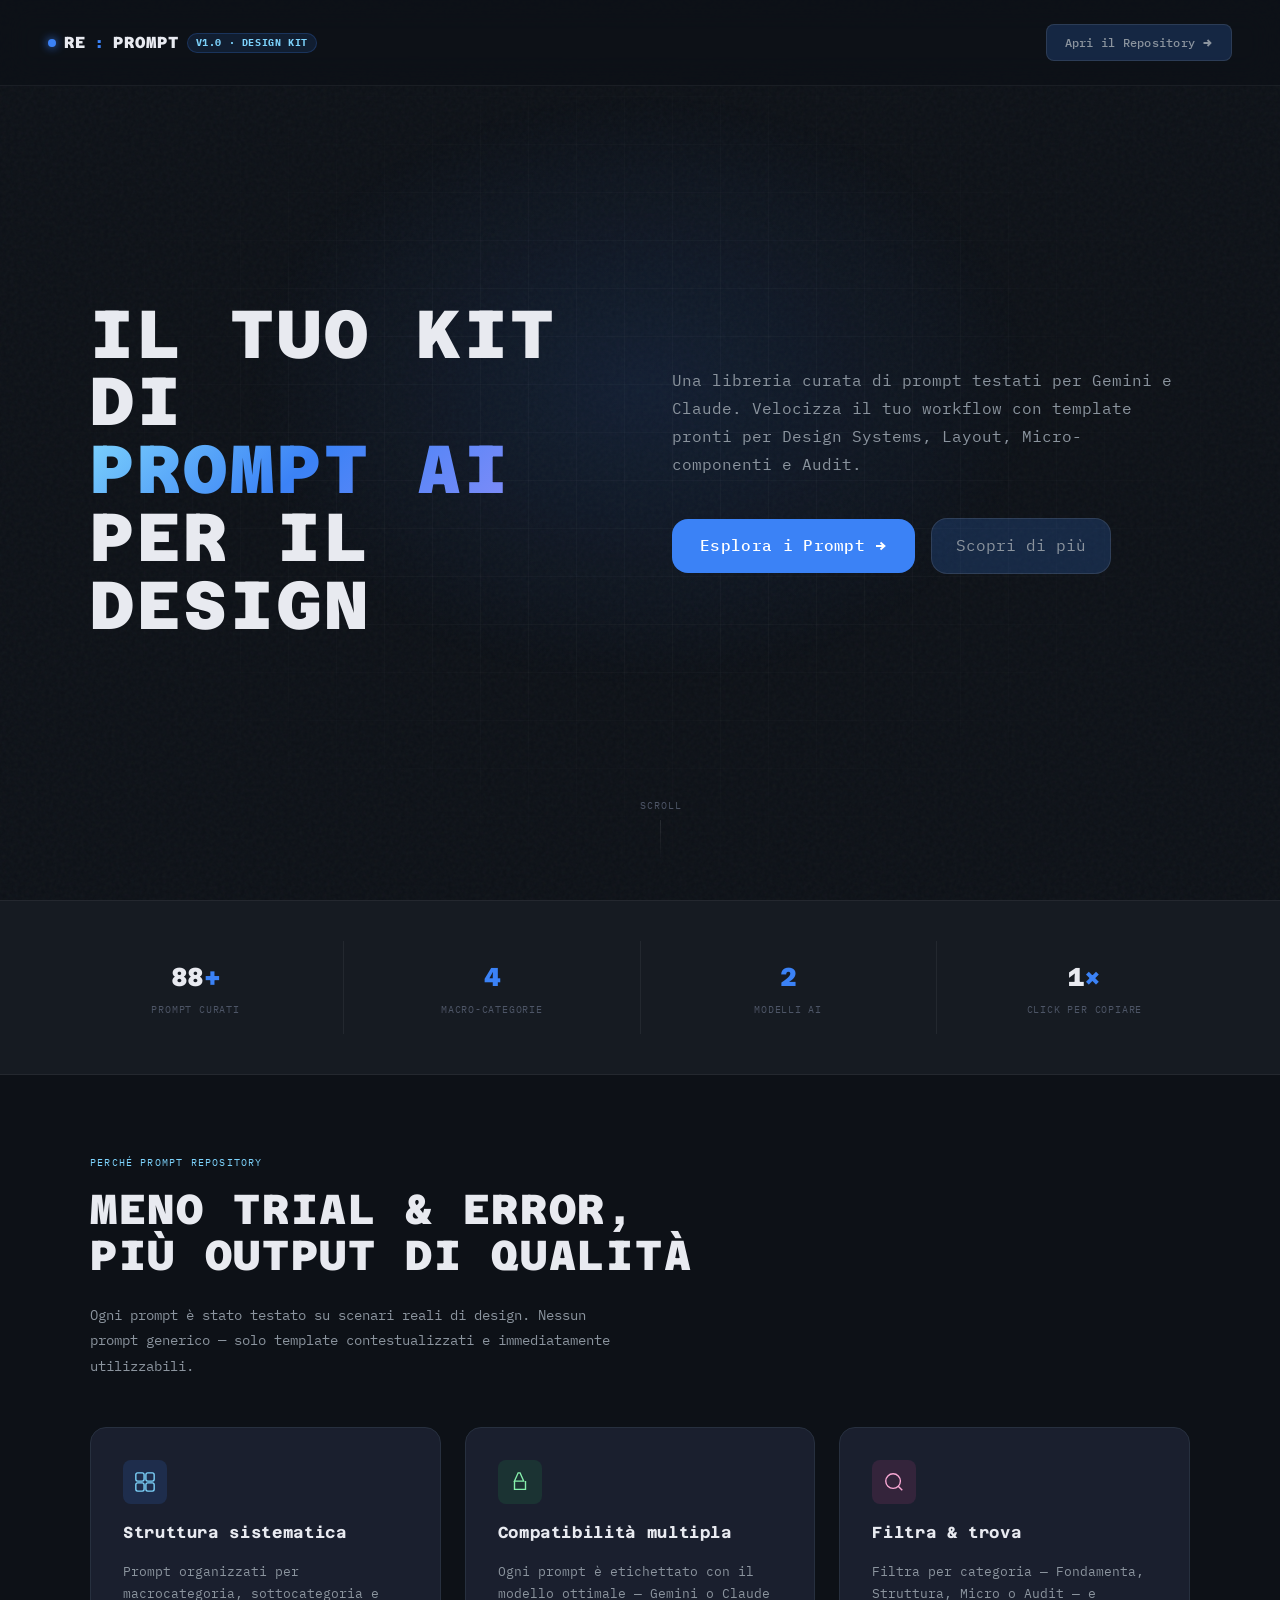
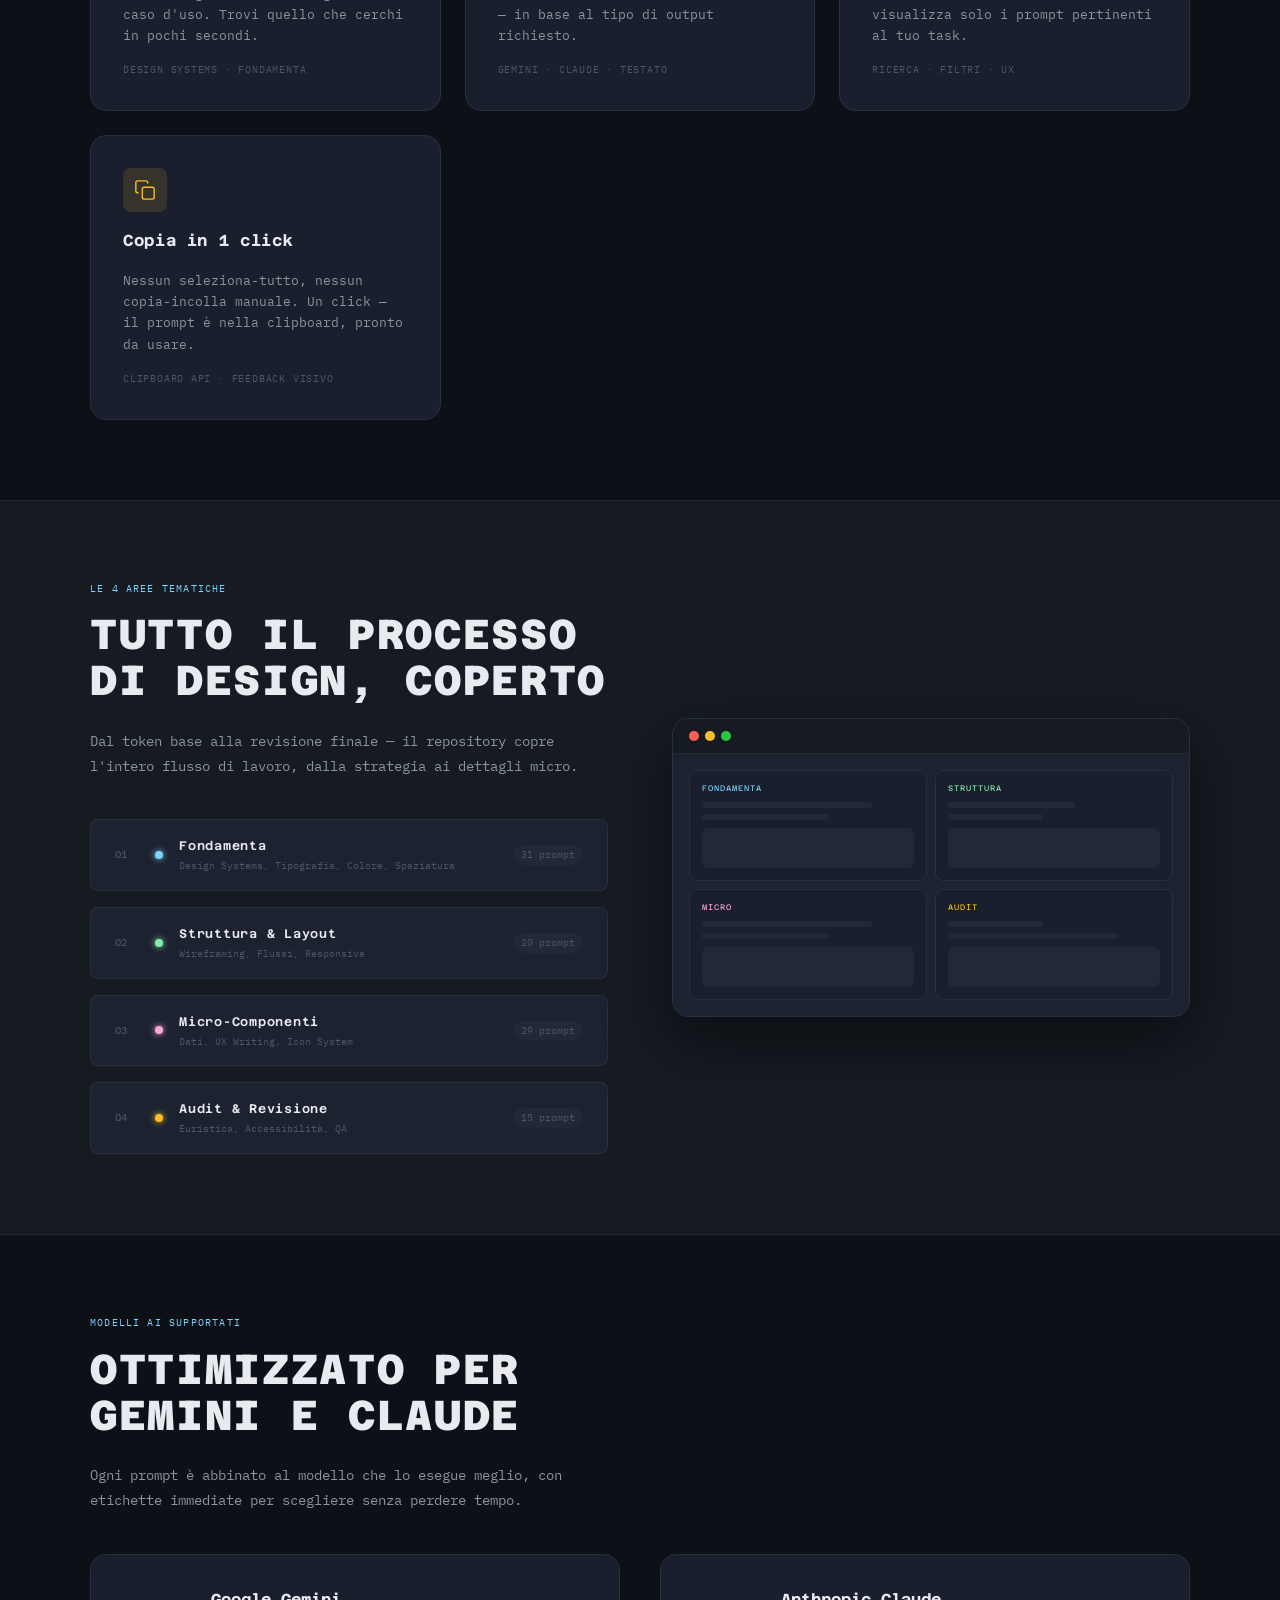
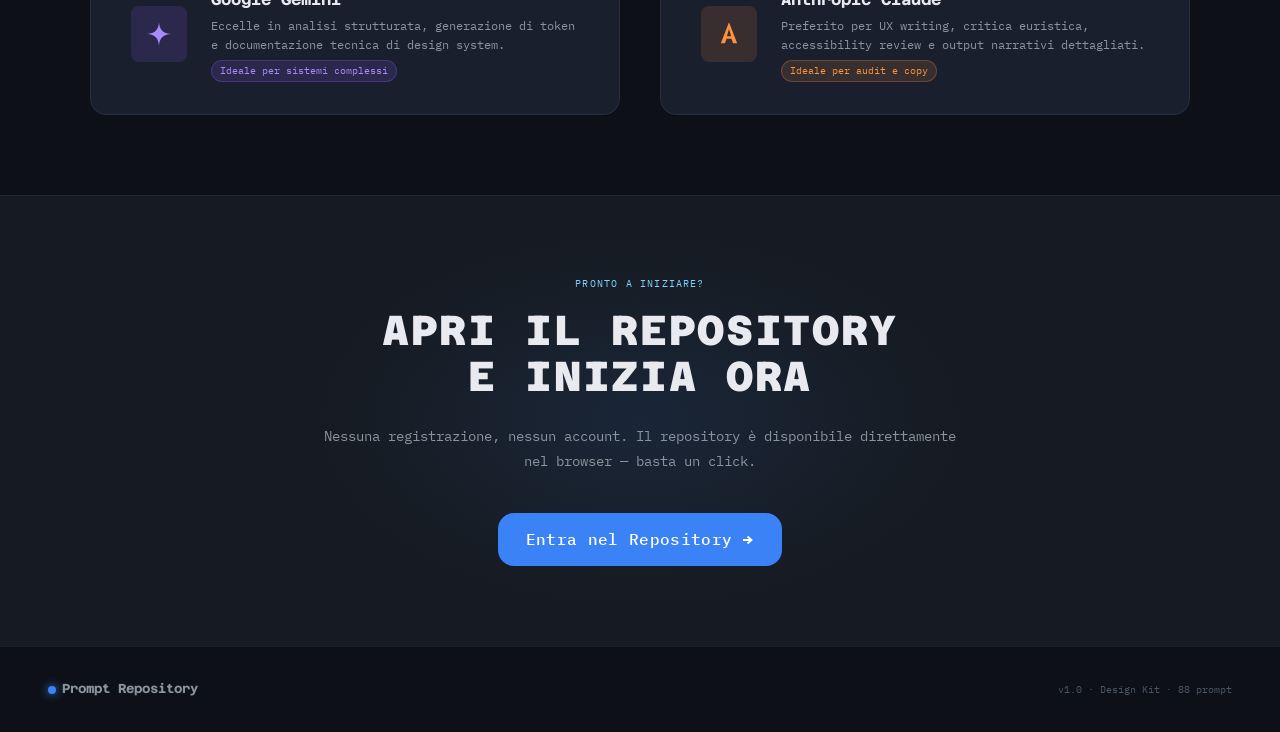
==== landing.html @ 98846bbb "feat: implement core UI structure, sidebar navigation, and interactive prompt card components" ====
<!DOCTYPE html>
<html lang="it">

<head>
    <meta charset="UTF-8" />
    <meta name="viewport" content="width=device-width, initial-scale=1.0" />
    <title>Prompt Repository — Il tuo kit di prompt per designer e developer</title>
    <meta name="description"
        content="Prompt Repository è la libreria curata di prompt AI per designer e sviluppatori. Design Systems, Layout, Micro-componenti e Audit in un'unica interfaccia." />

    <!-- Google Fonts -->
    <link rel="preconnect" href="https://fonts.googleapis.com" />
    <link rel="preconnect" href="https://fonts.gstatic.com" crossorigin />
    <link
        href="https://fonts.googleapis.com/css2?family=Azeret+Mono:wght@400;500;600;700;800&family=IBM+Plex+Mono:wght@300;400;500&display=swap"
        rel="stylesheet" />

    <style>
        /* ─── TOKENS ─────────────────────────────────── */
        :root {
            --fs-xs: 6.11px;
            --fs-s: 9.89px;
            --fs-m: 16px;
            --fs-l: 25.89px;
            --fs-xl: 41.89px;
            --fs-xxl: 67.77px;

            --sp-1: 8px;
            --sp-2: 16px;
            --sp-3: 24px;
            --sp-4: 32px;
            --sp-5: 40px;
            --sp-6: 48px;
            --sp-8: 64px;
            --sp-10: 80px;

            --radius-sm: 4px;
            --radius-md: 6px;
            --radius-lg: 8px;
            --radius-xl: 16px;
            --radius-2xl: 24px;
            --radius-pill: 100px;

            --bg-base: #0d1117;
            --bg-surface: #161b22;
            --bg-elevated: #1c2230;
            --bg-card: #1a1f2e;
            --bg-muted: #21283a;

            --border-subtle: rgba(255, 255, 255, 0.06);
            --border-default: rgba(255, 255, 255, 0.10);
            --border-strong: rgba(255, 255, 255, 0.16);

            --text-primary: #e8eaf0;
            --text-secondary: #8b949e;
            --text-muted: #4d5566;
            --text-accent: #7dd3fc;

            --accent: #3b82f6;
            --accent-hover: #2563eb;
            --accent-glow: rgba(59, 130, 246, 0.18);

            --ease: cubic-bezier(0.22, 0.82, 0.41, 0.99);
        }

        /* ─── RESET ──────────────────────────────────── */
        *,
        *::before,
        *::after {
            box-sizing: border-box;
            margin: 0;
            padding: 0;
        }

        html {
            scroll-behavior: smooth;
        }

        body {
            font-family: 'IBM Plex Mono', monospace;
            background: var(--bg-base);
            color: var(--text-primary);
            line-height: 1.6;
            overflow-x: hidden;
        }

        a {
            text-decoration: none;
            color: inherit;
        }

        /* ─── NOISE TEXTURE ──────────────────────────── */
        body::before {
            content: '';
            position: fixed;
            inset: 0;
            background-image: url("data:image/svg+xml,%3Csvg viewBox='0 0 256 256' xmlns='http://www.w3.org/2000/svg'%3E%3Cfilter id='noise'%3E%3CfeTurbulence type='fractalNoise' baseFrequency='0.9' numOctaves='4' stitchTiles='stitch'/%3E%3C/filter%3E%3Crect width='100%25' height='100%25' filter='url(%23noise)' opacity='0.04'/%3E%3C/svg%3E");
            pointer-events: none;
            z-index: 0;
        }

        /* ─── NAV ─────────────────────────────────────── */
        .nav {
            position: fixed;
            top: 0;
            left: 0;
            right: 0;
            z-index: 100;
            padding: var(--sp-3) var(--sp-6);
            display: flex;
            align-items: center;
            justify-content: space-between;
            background: rgba(13, 17, 23, 0.75);
            backdrop-filter: blur(16px);
            -webkit-backdrop-filter: blur(16px);
            border-bottom: 1px solid var(--border-subtle);
        }

        .nav-logo {
            display: flex;
            align-items: center;
            gap: 8px;
            font-family: 'Azeret Mono', monospace;
            font-weight: 800;
            font-size: var(--fs-m);
            letter-spacing: 0.06em;
            text-transform: uppercase;
        }

        .nav-logo-dot {
            width: 8px;
            height: 8px;
            border-radius: 50%;
            background: var(--accent);
            box-shadow: 0 0 10px var(--accent);
            flex-shrink: 0;
        }

        .nav-logo-colon {
            color: var(--accent);
        }

        .nav-badge {
            font-size: var(--fs-s);
            padding: 2px 8px;
            border-radius: var(--radius-pill);
            background: rgba(59, 130, 246, 0.12);
            border: 1px solid rgba(59, 130, 246, 0.22);
            color: var(--text-accent);
            font-family: 'IBM Plex Mono', monospace;
            letter-spacing: 0.06em;
            line-height: 1.4;
        }

        .nav-cta {
            display: inline-flex;
            align-items: center;
            gap: 6px;
            padding: 8px 18px;
            background: rgba(59, 130, 246, 0.20);
            color: var(--text-secondary);
            border: 1px solid var(--border-default);
            border-radius: var(--radius-lg);
            font-family: 'IBM Plex Mono', monospace;
            font-size: 12px;
            font-weight: 500;
            transition: border-color 0.18s, color 0.18s, background 0.18s, transform 0.14s;
            letter-spacing: 0.02em;
        }

        .nav-cta:hover {
            border-color: var(--border-strong);
            color: var(--text-primary);
            background: rgba(59, 130, 246, 0.30);
            transform: translateY(-1px);
        }

        /* ─── HERO ───────────────────────────────────── */
        .hero {
            min-height: 100vh;
            display: flex;
            flex-direction: column;
            align-items: center;
            justify-content: center;
            text-align: center;
            padding: 120px var(--sp-5) var(--sp-10);
            position: relative;
            overflow: hidden;
        }

        /* radial glow background */
        .hero::after {
            content: '';
            position: absolute;
            top: 50%;
            left: 50%;
            transform: translate(-50%, -60%);
            width: 800px;
            height: 600px;
            background: radial-gradient(ellipse, rgba(59, 130, 246, 0.12) 0%, transparent 70%);
            pointer-events: none;
        }

        /* grid pattern */
        .hero-grid {
            position: absolute;
            inset: 0;
            background-image:
                linear-gradient(rgba(255, 255, 255, 0.025) 1px, transparent 1px),
                linear-gradient(90deg, rgba(255, 255, 255, 0.025) 1px, transparent 1px);
            background-size: 48px 48px;
            mask-image: radial-gradient(ellipse at center, black 30%, transparent 75%);
            pointer-events: none;
        }

        .hero-content {
            display: flex;
            align-items: center;
            justify-content: space-between;
            gap: var(--sp-8);
            width: 100%;
            max-width: 1100px;
            text-align: left;
            position: relative;
            z-index: 1;
        }

        .hero-left {
            flex: 1;
        }

        .hero-right {
            flex: 1;
            display: flex;
            flex-direction: column;
            justify-content: center;
        }


        .hero-title {
            font-family: 'Azeret Mono', monospace;
            font-weight: 800;
            font-size: clamp(36px, 6vw, var(--fs-xxl));
            letter-spacing: 0.04em;
            text-transform: uppercase;
            line-height: 1.0;
            color: var(--text-primary);
            max-width: 900px;
            position: relative;
            z-index: 1;
            animation: fadeUp 0.7s var(--ease) 0.2s both;
        }

        .hero-title span {
            background: linear-gradient(135deg, #7dd3fc 0%, #3b82f6 50%, #818cf8 100%);
            -webkit-background-clip: text;
            -webkit-text-fill-color: transparent;
            background-clip: text;
        }

        .hero-subtitle {
            font-size: clamp(13px, 1.5vw, var(--fs-m));
            color: var(--text-secondary);
            max-width: 500px;
            margin-bottom: var(--sp-5);
            line-height: 1.75;
            position: relative;
            z-index: 1;
            animation: fadeUp 0.7s var(--ease) 0.35s both;
        }

        .hero-actions {
            display: flex;
            align-items: center;
            gap: var(--sp-2);
            justify-content: flex-start;
            flex-wrap: wrap;
            position: relative;
            z-index: 1;
            animation: fadeUp 0.7s var(--ease) 0.5s both;
        }

        .btn-primary {
            display: inline-flex;
            align-items: center;
            gap: 8px;
            padding: 14px 28px;
            background: var(--accent);
            color: #fff;
            border-radius: var(--radius-xl);
            font-family: 'IBM Plex Mono', monospace;
            font-size: var(--fs-m);
            font-weight: 500;
            transition: background 0.18s, box-shadow 0.22s, transform 0.14s;
            letter-spacing: 0.02em;
            border: none;
            cursor: pointer;
        }

        .btn-primary:hover {
            background: var(--accent-hover);
            box-shadow: 0 8px 32px rgba(59, 130, 246, 0.40);
            transform: translateY(-2px);
        }

        .btn-primary svg {
            transition: transform 0.18s;
        }

        .btn-primary:hover svg {
            transform: translateX(3px);
        }

        .btn-ghost {
            display: inline-flex;
            align-items: center;
            gap: 8px;
            padding: 14px 24px;
            background: rgba(59, 130, 246, 0.20);
            color: var(--text-secondary);
            border-radius: var(--radius-xl);
            border: 1px solid var(--border-default);
            font-family: 'IBM Plex Mono', monospace;
            font-size: var(--fs-m);
            transition: border-color 0.18s, color 0.18s, background 0.18s;
            cursor: pointer;
        }

        .btn-ghost:hover {
            border-color: var(--border-strong);
            color: var(--text-primary);
            background: rgba(59, 130, 246, 0.30);
        }

        .hero-scroll {
            position: absolute;
            bottom: var(--sp-5);
            left: 50%;
            transform: translateX(-50%);
            display: flex;
            flex-direction: column;
            align-items: center;
            gap: 6px;
            z-index: 1;
            animation: fadeUp 0.7s var(--ease) 0.8s both;
        }

        .hero-scroll-label {
            font-size: var(--fs-s);
            color: var(--text-muted);
            letter-spacing: 0.1em;
            text-transform: uppercase;
        }

        .hero-scroll-line {
            width: 1px;
            height: 40px;
            background: linear-gradient(to bottom, var(--border-default), transparent);
            animation: scrollLine 2s ease infinite;
        }

        @keyframes scrollLine {

            0%,
            100% {
                opacity: 0.3;
                transform: scaleY(1);
                transform-origin: top;
            }

            50% {
                opacity: 1;
            }
        }

        /* ─── STATS BAR ──────────────────────────────── */
        .stats-bar {
            display: flex;
            align-items: stretch;
            justify-content: center;
            gap: 0;
            padding: var(--sp-5) var(--sp-6);
            border-top: 1px solid var(--border-subtle);
            border-bottom: 1px solid var(--border-subtle);
            background: var(--bg-surface);
            flex-wrap: wrap;
        }

        .stat-item {
            display: flex;
            flex-direction: column;
            align-items: center;
            gap: 4px;
            padding: var(--sp-2) var(--sp-6);
            border-right: 1px solid var(--border-subtle);
            flex: 1;
            min-width: 140px;
        }

        .stat-item:last-child {
            border-right: none;
        }

        .stat-value {
            font-family: 'Azeret Mono', monospace;
            font-size: var(--fs-l);
            font-weight: 800;
            color: var(--text-primary);
            letter-spacing: -0.02em;
        }

        .stat-value span {
            color: var(--accent);
        }

        .stat-label {
            font-size: var(--fs-s);
            color: var(--text-muted);
            letter-spacing: 0.08em;
            text-transform: uppercase;
        }

        /* ─── SECTION COMMONS ─────────────────────────── */
        section {
            padding: var(--sp-10) var(--sp-6);
            position: relative;
        }

        .section-tag {
            font-size: var(--fs-s);
            letter-spacing: 0.12em;
            text-transform: uppercase;
            color: var(--text-accent);
            font-family: 'IBM Plex Mono', monospace;
            margin-bottom: var(--sp-2);
            display: block;
        }

        .section-title {
            font-family: 'Azeret Mono', monospace;
            font-weight: 800;
            font-size: clamp(24px, 3.5vw, var(--fs-xl));
            letter-spacing: 0.04em;
            text-transform: uppercase;
            color: var(--text-primary);
            margin-bottom: var(--sp-3);
            line-height: 1.1;
        }

        .section-desc {
            color: var(--text-secondary);
            font-size: 14px;
            max-width: 520px;
            line-height: 1.8;
        }

        /* ─── FEATURES ───────────────────────────────── */
        .features {
            background: var(--bg-base);
        }

        .features-inner {
            max-width: 1100px;
            margin: 0 auto;
        }

        .features-header {
            margin-bottom: var(--sp-6);
        }

        .features-grid {
            display: grid;
            grid-template-columns: repeat(auto-fill, minmax(320px, 1fr));
            gap: var(--sp-3);
        }

        .feature-card {
            background: var(--bg-card);
            border: 1px solid #27303f;
            border-radius: var(--radius-xl);
            padding: var(--sp-4);
            display: flex;
            flex-direction: column;
            gap: var(--sp-2);
            transition: border-color 0.22s, box-shadow 0.22s, transform 0.22s;
            position: relative;
            overflow: hidden;
        }

        .feature-card::before {
            content: '';
            position: absolute;
            inset: 0;
            border-radius: var(--radius-xl);
            background: linear-gradient(135deg, rgba(59, 130, 246, 0.05) 0%, transparent 60%);
            opacity: 0;
            transition: opacity 0.3s;
        }

        .feature-card:hover {
            border-color: rgba(255, 255, 255, 0.16);
            box-shadow: 0 12px 40px rgba(0, 0, 0, 0.4), 0 0 0 1px rgba(59, 130, 246, 0.10);
            transform: translateY(-3px);
        }

        .feature-card:hover::before {
            opacity: 1;
        }

        .feature-icon {
            width: 44px;
            height: 44px;
            border-radius: var(--radius-lg);
            display: flex;
            align-items: center;
            justify-content: center;
            flex-shrink: 0;
        }

        .feature-icon.blue {
            background: rgba(59, 130, 246, 0.15);
            color: #7dd3fc;
        }

        .feature-icon.green {
            background: rgba(34, 197, 94, 0.12);
            color: #86efac;
        }

        .feature-icon.pink {
            background: rgba(236, 72, 153, 0.12);
            color: #f9a8d4;
        }

        .feature-icon.amber {
            background: rgba(251, 191, 36, 0.12);
            color: #fbbf24;
        }

        .feature-icon svg {
            width: 22px;
            height: 22px;
        }

        .feature-title {
            font-family: 'Azeret Mono', monospace;
            font-size: var(--fs-m);
            font-weight: 700;
            color: var(--text-primary);
            letter-spacing: 0.04em;
        }

        .feature-desc {
            font-size: 12.5px;
            color: var(--text-secondary);
            line-height: 1.7;
        }

        .feature-tag {
            margin-top: auto;
            font-size: var(--fs-s);
            color: var(--text-muted);
            letter-spacing: 0.08em;
            text-transform: uppercase;
        }

        /* ─── CATEGORIES ─────────────────────────────── */
        .categories {
            background: var(--bg-surface);
            border-top: 1px solid var(--border-subtle);
            border-bottom: 1px solid var(--border-subtle);
        }

        .categories-inner {
            max-width: 1100px;
            margin: 0 auto;
            display: grid;
            grid-template-columns: 1fr 1fr;
            gap: var(--sp-8);
            align-items: center;
        }

        .cat-list {
            display: flex;
            flex-direction: column;
            gap: var(--sp-2);
        }

        .cat-item {
            display: flex;
            align-items: center;
            gap: var(--sp-2);
            padding: var(--sp-2) var(--sp-3);
            border-radius: var(--radius-lg);
            border: 1px solid var(--border-subtle);
            background: var(--bg-elevated);
            transition: border-color 0.18s, background 0.18s;
            cursor: default;
        }

        .cat-item:hover {
            border-color: var(--border-strong);
            background: var(--bg-muted);
        }

        .cat-num {
            font-family: 'Azeret Mono', monospace;
            font-size: var(--fs-s);
            color: var(--text-muted);
            width: 24px;
            flex-shrink: 0;
        }

        .cat-dot {
            width: 8px;
            height: 8px;
            border-radius: 50%;
            flex-shrink: 0;
        }

        .cat-dot.blue {
            background: #7dd3fc;
            box-shadow: 0 0 6px #7dd3fc;
        }

        .cat-dot.green {
            background: #86efac;
            box-shadow: 0 0 6px #86efac;
        }

        .cat-dot.pink {
            background: #f9a8d4;
            box-shadow: 0 0 6px #f9a8d4;
        }

        .cat-dot.amber {
            background: #fbbf24;
            box-shadow: 0 0 6px #fbbf24;
        }

        .cat-info {
            flex: 1;
        }

        .cat-name {
            font-family: 'Azeret Mono', monospace;
            font-size: 12.5px;
            font-weight: 600;
            color: var(--text-primary);
            letter-spacing: 0.06em;
        }

        .cat-sub {
            font-size: var(--fs-s);
            color: var(--text-muted);
            margin-top: 2px;
        }

        .cat-count {
            font-size: var(--fs-s);
            background: var(--bg-muted);
            color: var(--text-muted);
            padding: 2px 8px;
            border-radius: var(--radius-pill);
        }

        /* mock preview */
        .cat-preview {
            background: var(--bg-elevated);
            border: 1px solid #27303f;
            border-radius: var(--radius-xl);
            overflow: hidden;
            box-shadow: 0 24px 60px rgba(0, 0, 0, 0.5);
        }

        .preview-bar {
            background: var(--bg-surface);
            border-bottom: 1px solid var(--border-subtle);
            padding: 12px 16px;
            display: flex;
            align-items: center;
            gap: 6px;
        }

        .preview-dot {
            width: 10px;
            height: 10px;
            border-radius: 50%;
        }

        .preview-dot:nth-child(1) {
            background: #ff5f57;
        }

        .preview-dot:nth-child(2) {
            background: #febc2e;
        }

        .preview-dot:nth-child(3) {
            background: #28c840;
        }

        .preview-cards {
            padding: var(--sp-2);
            display: grid;
            grid-template-columns: 1fr 1fr;
            gap: 8px;
        }

        .preview-card {
            background: var(--bg-card);
            border: 1px solid #27303f;
            border-radius: var(--radius-lg);
            padding: 12px;
            display: flex;
            flex-direction: column;
            gap: 6px;
        }

        .preview-card-label {
            font-size: 8px;
            letter-spacing: 0.12em;
            text-transform: uppercase;
            font-family: 'Azeret Mono', monospace;
        }

        .preview-card-label.f {
            color: #7dd3fc;
        }

        .preview-card-label.s {
            color: #86efac;
        }

        .preview-card-label.m {
            color: #f9a8d4;
        }

        .preview-card-label.a {
            color: #fbbf24;
        }

        .preview-card-bar {
            height: 6px;
            border-radius: 3px;
            background: var(--bg-muted);
        }

        .preview-card-bar.w80 {
            width: 80%;
        }

        .preview-card-bar.w60 {
            width: 60%;
        }

        .preview-card-bar.w45 {
            width: 45%;
        }

        .preview-card-vis {
            height: 40px;
            border-radius: 6px;
            background: var(--bg-muted);
            margin-top: 2px;
        }

        /* ─── AI MODELS ──────────────────────────────── */
        .models {
            background: var(--bg-base);
        }

        .models-inner {
            max-width: 1100px;
            margin: 0 auto;
            display: grid;
            grid-template-columns: 1fr 1fr;
            gap: var(--sp-5);
        }

        .model-card {
            background: var(--bg-card);
            border: 1px solid #27303f;
            border-radius: var(--radius-xl);
            padding: var(--sp-4) var(--sp-5);
            display: flex;
            align-items: center;
            gap: var(--sp-3);
            transition: border-color 0.22s, transform 0.22s, box-shadow 0.22s;
        }

        .model-card:hover {
            border-color: var(--border-strong);
            transform: translateY(-2px);
            box-shadow: 0 12px 40px rgba(0, 0, 0, 0.35);
        }

        .model-icon {
            width: 56px;
            height: 56px;
            border-radius: var(--radius-lg);
            display: flex;
            align-items: center;
            justify-content: center;
            flex-shrink: 0;
            font-size: 24px;
        }

        .model-icon.gemini {
            background: rgba(139, 92, 246, 0.15);
        }

        .model-icon.claude {
            background: rgba(251, 146, 60, 0.13);
        }

        .model-name {
            font-family: 'Azeret Mono', monospace;
            font-weight: 700;
            font-size: var(--fs-m);
            color: var(--text-primary);
            margin-bottom: 4px;
        }

        .model-desc {
            font-size: 12px;
            color: var(--text-secondary);
            line-height: 1.6;
        }

        .model-pill {
            font-size: var(--fs-s);
            padding: 2px 8px;
            border-radius: var(--radius-pill);
            margin-top: 6px;
            display: inline-block;
        }

        .model-pill.gemini {
            background: rgba(139, 92, 246, 0.15);
            color: #a78bfa;
            border: 1px solid rgba(139, 92, 246, 0.28);
        }

        .model-pill.claude {
            background: rgba(251, 146, 60, 0.13);
            color: #fb923c;
            border: 1px solid rgba(251, 146, 60, 0.26);
        }

        /* ─── CTA SECTION ────────────────────────────── */
        .cta-section {
            background: var(--bg-surface);
            border-top: 1px solid var(--border-subtle);
            padding: var(--sp-10) var(--sp-6);
            text-align: center;
            position: relative;
            overflow: hidden;
        }

        .cta-section::before {
            content: '';
            position: absolute;
            top: 50%;
            left: 50%;
            transform: translate(-50%, -50%);
            width: 700px;
            height: 400px;
            background: radial-gradient(ellipse, rgba(59, 130, 246, 0.10) 0%, transparent 65%);
            pointer-events: none;
        }

        .cta-inner {
            position: relative;
            z-index: 1;
            max-width: 640px;
            margin: 0 auto;
        }

        .cta-label {
            font-size: var(--fs-s);
            letter-spacing: 0.12em;
            text-transform: uppercase;
            color: var(--text-accent);
            margin-bottom: var(--sp-2);
            display: block;
        }

        .cta-title {
            font-family: 'Azeret Mono', monospace;
            font-weight: 800;
            font-size: clamp(28px, 4vw, var(--fs-xl));
            letter-spacing: 0.04em;
            text-transform: uppercase;
            color: var(--text-primary);
            line-height: 1.1;
            margin-bottom: var(--sp-3);
        }

        .cta-desc {
            color: var(--text-secondary);
            font-size: 13.5px;
            line-height: 1.8;
            margin-bottom: var(--sp-5);
        }

        /* ─── FOOTER ─────────────────────────────────── */
        .footer {
            padding: var(--sp-4) var(--sp-6);
            border-top: 1px solid var(--border-subtle);
            display: flex;
            align-items: center;
            justify-content: space-between;
            flex-wrap: wrap;
            gap: var(--sp-2);
        }

        .footer-logo {
            display: flex;
            align-items: center;
            gap: 6px;
            font-family: 'Azeret Mono', monospace;
            font-size: 13px;
            font-weight: 700;
            color: var(--text-secondary);
        }

        .footer-meta {
            font-size: var(--fs-s);
            color: var(--text-muted);
        }

        /* ─── ANIMATIONS ─────────────────────────────── */
        @keyframes fadeUp {
            from {
                opacity: 0;
                transform: translateY(20px);
            }

            to {
                opacity: 1;
                transform: translateY(0);
            }
        }

        .reveal {
            opacity: 0;
            transform: translateY(24px);
            transition: opacity 0.6s var(--ease), transform 0.6s var(--ease);
        }

        .reveal.visible {
            opacity: 1;
            transform: translateY(0);
        }

        /* ─── RESPONSIVE ─────────────────────────────── */
        @media (max-width: 760px) {
            .hero-content {
                flex-direction: column;
                text-align: center;
                gap: var(--sp-4);
            }

            .hero-subtitle {
                margin: 0 auto var(--sp-5);
            }

            .hero-actions {
                justify-content: center;
            }

            .categories-inner,
            .models-inner {
                grid-template-columns: 1fr;
            }

            .cat-preview {
                display: none;
            }

            .nav {
                padding: var(--sp-2) var(--sp-3);
            }

            .nav-badge {
                display: none;
            }

            section {
                padding: var(--sp-6) var(--sp-3);
            }
        }
    </style>
</head>

<body>

    <!-- NAV -->
    <nav class="nav">
        <div class="nav-logo">
            <span class="nav-logo-dot"></span>
            RE<span class="nav-logo-colon">:</span>PROMPT
            <span class="nav-badge">v1.0 · Design Kit</span>
        </div>
        <a href="index.html" class="nav-cta">
            Apri il Repository
            <svg width="12" height="12" viewBox="0 0 12 12" fill="none" stroke="currentColor" stroke-width="1.8">
                <path d="M2.5 6h7M6.5 3l3 3-3 3" />
            </svg>
        </a>
    </nav>

    <!-- HERO -->
    <header class="hero">
        <div class="hero-grid"></div>

        <div class="hero-content">
            <div class="hero-left">
                <h1 class="hero-title">
                    Il tuo kit di<br><span>prompt AI</span><br>per il design
                </h1>
            </div>

            <div class="hero-right">
                <p class="hero-subtitle">
                    Una libreria curata di prompt testati per Gemini e Claude. Velocizza il tuo workflow con template
                    pronti per
                    Design Systems, Layout, Micro-componenti e Audit.
                </p>

                <div class="hero-actions">
                    <a href="index.html" class="btn-primary">
                        Esplora i Prompt
                        <svg width="14" height="14" viewBox="0 0 14 14" fill="none" stroke="currentColor"
                            stroke-width="1.8">
                            <path d="M3 7h8M7.5 3.5l4 3.5-4 3.5" />
                        </svg>
                    </a>
                    <a href="#features" class="btn-ghost">Scopri di più</a>
                </div>
            </div>
        </div>

        <div class="hero-scroll">
            <span class="hero-scroll-label">scroll</span>
            <div class="hero-scroll-line"></div>
        </div>
    </header>

    <!-- STATS -->
    <div class="stats-bar">
        <div class="stat-item">
            <div class="stat-value">88<span>+</span></div>
            <div class="stat-label">Prompt curati</div>
        </div>
        <div class="stat-item">
            <div class="stat-value"><span>4</span></div>
            <div class="stat-label">Macro-categorie</div>
        </div>
        <div class="stat-item">
            <div class="stat-value"><span>2</span></div>
            <div class="stat-label">Modelli AI</div>
        </div>
        <div class="stat-item">
            <div class="stat-value">1<span>×</span></div>
            <div class="stat-label">Click per copiare</div>
        </div>
    </div>

    <!-- FEATURES -->
    <section class="features" id="features">
        <div class="features-inner">
            <div class="features-header reveal">
                <span class="section-tag">Perché Prompt Repository</span>
                <h2 class="section-title">Meno trial & error,<br>più output di qualità</h2>
                <p class="section-desc">Ogni prompt è stato testato su scenari reali di design. Nessun prompt generico —
                    solo template contestualizzati e immediatamente utilizzabili.</p>
            </div>

            <div class="features-grid">
                <div class="feature-card reveal">
                    <div class="feature-icon blue">
                        <svg viewBox="0 0 24 24" fill="none" stroke="currentColor" stroke-width="1.5">
                            <rect x="2" y="2" width="9" height="9" rx="2" />
                            <rect x="13" y="2" width="9" height="9" rx="2" />
                            <rect x="2" y="13" width="9" height="9" rx="2" />
                            <rect x="13" y="13" width="9" height="9" rx="2" />
                        </svg>
                    </div>
                    <div class="feature-title">Struttura sistematica</div>
                    <p class="feature-desc">Prompt organizzati per macrocategoria, sottocategoria e caso d'uso. Trovi
                        quello che cerchi in pochi secondi.</p>
                    <span class="feature-tag">Design Systems · Fondamenta</span>
                </div>

                <div class="feature-card reveal">
                    <div class="feature-icon green">
                        <svg viewBox="0 0 24 24" fill="none" stroke="currentColor" stroke-width="1.5">
                            <path d="M12 2l4 9H6l4-9z" />
                            <path d="M6 11v9h12v-9" />
                        </svg>
                    </div>
                    <div class="feature-title">Compatibilità multipla</div>
                    <p class="feature-desc">Ogni prompt è etichettato con il modello ottimale — Gemini o Claude — in
                        base al tipo di output richiesto.</p>
                    <span class="feature-tag">Gemini · Claude · Testato</span>
                </div>

                <div class="feature-card reveal">
                    <div class="feature-icon pink">
                        <svg viewBox="0 0 24 24" fill="none" stroke="currentColor" stroke-width="1.5">
                            <circle cx="11" cy="11" r="8" />
                            <path d="M21 21l-4.35-4.35" />
                        </svg>
                    </div>
                    <div class="feature-title">Filtra & trova</div>
                    <p class="feature-desc">Filtra per categoria — Fondamenta, Struttura, Micro o Audit — e visualizza
                        solo i prompt pertinenti al tuo task.</p>
                    <span class="feature-tag">Ricerca · Filtri · UX</span>
                </div>

                <div class="feature-card reveal">
                    <div class="feature-icon amber">
                        <svg viewBox="0 0 24 24" fill="none" stroke="currentColor" stroke-width="1.5">
                            <rect x="9" y="9" width="13" height="13" rx="2" />
                            <path d="M5 15H4a2 2 0 0 1-2-2V4a2 2 0 0 1 2-2h9a2 2 0 0 1 2 2v1" />
                        </svg>
                    </div>
                    <div class="feature-title">Copia in 1 click</div>
                    <p class="feature-desc">Nessun seleziona-tutto, nessun copia-incolla manuale. Un click — il prompt è
                        nella clipboard, pronto da usare.</p>
                    <span class="feature-tag">Clipboard API · Feedback visivo</span>
                </div>
            </div>
        </div>
    </section>

    <!-- CATEGORIES -->
    <section class="categories" id="categorie">
        <div class="categories-inner">
            <div>
                <span class="section-tag reveal">Le 4 aree tematiche</span>
                <h2 class="section-title reveal">Tutto il processo<br>di design, coperto</h2>
                <p class="section-desc reveal" style="margin-bottom:var(--sp-5)">Dal token base alla revisione finale —
                    il repository copre l'intero flusso di lavoro, dalla strategia ai dettagli micro.</p>

                <div class="cat-list">
                    <div class="cat-item reveal">
                        <span class="cat-num">01</span>
                        <span class="cat-dot blue"></span>
                        <div class="cat-info">
                            <div class="cat-name">Fondamenta</div>
                            <div class="cat-sub">Design Systems, Tipografia, Colore, Spaziatura</div>
                        </div>
                        <span class="cat-count">31 prompt</span>
                    </div>
                    <div class="cat-item reveal">
                        <span class="cat-num">02</span>
                        <span class="cat-dot green"></span>
                        <div class="cat-info">
                            <div class="cat-name">Struttura & Layout</div>
                            <div class="cat-sub">Wireframing, Flussi, Responsive</div>
                        </div>
                        <span class="cat-count">20 prompt</span>
                    </div>
                    <div class="cat-item reveal">
                        <span class="cat-num">03</span>
                        <span class="cat-dot pink"></span>
                        <div class="cat-info">
                            <div class="cat-name">Micro-Componenti</div>
                            <div class="cat-sub">Dati, UX Writing, Icon System</div>
                        </div>
                        <span class="cat-count">29 prompt</span>
                    </div>
                    <div class="cat-item reveal">
                        <span class="cat-num">04</span>
                        <span class="cat-dot amber"></span>
                        <div class="cat-info">
                            <div class="cat-name">Audit & Revisione</div>
                            <div class="cat-sub">Euristica, Accessibilità, QA</div>
                        </div>
                        <span class="cat-count">15 prompt</span>
                    </div>
                </div>
            </div>

            <!-- Mini preview mockup -->
            <div class="cat-preview reveal" aria-hidden="true">
                <div class="preview-bar">
                    <div class="preview-dot"></div>
                    <div class="preview-dot"></div>
                    <div class="preview-dot"></div>
                </div>
                <div class="preview-cards">
                    <div class="preview-card">
                        <div class="preview-card-label f">Fondamenta</div>
                        <div class="preview-card-bar w80"></div>
                        <div class="preview-card-bar w60"></div>
                        <div class="preview-card-vis"></div>
                    </div>
                    <div class="preview-card">
                        <div class="preview-card-label s">Struttura</div>
                        <div class="preview-card-bar w60"></div>
                        <div class="preview-card-bar w45"></div>
                        <div class="preview-card-vis"></div>
                    </div>
                    <div class="preview-card">
                        <div class="preview-card-label m">Micro</div>
                        <div class="preview-card-bar w80"></div>
                        <div class="preview-card-bar w60"></div>
                        <div class="preview-card-vis"></div>
                    </div>
                    <div class="preview-card">
                        <div class="preview-card-label a">Audit</div>
                        <div class="preview-card-bar w45"></div>
                        <div class="preview-card-bar w80"></div>
                        <div class="preview-card-vis"></div>
                    </div>
                </div>
            </div>
        </div>
    </section>

    <!-- AI MODELS -->
    <section class="models" id="modelli">
        <div style="max-width:1100px;margin:0 auto;">
            <span class="section-tag reveal">Modelli AI supportati</span>
            <h2 class="section-title reveal">Ottimizzato per<br>Gemini e Claude</h2>
            <p class="section-desc reveal" style="margin-bottom:var(--sp-5)">Ogni prompt è abbinato al modello che lo
                esegue meglio, con etichette immediate per scegliere senza perdere tempo.</p>

            <div class="models-inner">
                <div class="model-card reveal">
                    <div class="model-icon gemini">
                        <svg width="28" height="28" viewBox="0 0 24 24" fill="#a78bfa">
                            <path
                                d="M12 2C11.5 8.5 8.5 11.5 2 12C8.5 12.5 11.5 15.5 12 22C12.5 15.5 15.5 12.5 22 12C15.5 11.5 12.5 8.5 12 2Z" />
                        </svg>
                    </div>
                    <div>
                        <div class="model-name">Google Gemini</div>
                        <div class="model-desc">Eccelle in analisi strutturata, generazione di token e documentazione
                            tecnica di design system.</div>
                        <span class="model-pill gemini">Ideale per sistemi complessi</span>
                    </div>
                </div>

                <div class="model-card reveal">
                    <div class="model-icon claude">
                        <svg width="28" height="28" viewBox="0 0 24 24" fill="#fb923c">
                            <path d="M12 2L5 20h3.5l1.4-4h4.2l1.4 4H19L12 2zm0 5.8L13.8 14h-3.6L12 7.8z" />
                        </svg>
                    </div>
                    <div>
                        <div class="model-name">Anthropic Claude</div>
                        <div class="model-desc">Preferito per UX writing, critica euristica, accessibility review e
                            output narrativi dettagliati.</div>
                        <span class="model-pill claude">Ideale per audit e copy</span>
                    </div>
                </div>
            </div>
        </div>
    </section>

    <!-- CTA -->
    <section class="cta-section">
        <div class="cta-inner">
            <span class="cta-label reveal">Pronto a iniziare?</span>
            <h2 class="cta-title reveal">Apri il repository<br>e inizia ora</h2>
            <p class="cta-desc reveal">Nessuna registrazione, nessun account. Il repository è disponibile direttamente
                nel browser — basta un click.</p>
            <a href="index.html" class="btn-primary reveal" style="justify-content:center;display:inline-flex;">
                Entra nel Repository
                <svg width="14" height="14" viewBox="0 0 14 14" fill="none" stroke="currentColor" stroke-width="1.8">
                    <path d="M3 7h8M7.5 3.5l4 3.5-4 3.5" />
                </svg>
            </a>
        </div>
    </section>

    <!-- FOOTER -->
    <footer class="footer">
        <div class="footer-logo">
            <span class="nav-logo-dot"></span>
            Prompt Repository
        </div>
        <div class="footer-meta">v1.0 · Design Kit · 88 prompt</div>
    </footer>

    <script>
        /* Scroll reveal */
        const observer = new IntersectionObserver((entries) => {
            entries.forEach((entry, i) => {
                if (entry.isIntersecting) {
                    setTimeout(() => entry.target.classList.add('visible'), i * 60);
                    observer.unobserve(entry.target);
                }
            });
        }, { threshold: 0.12 });

        document.querySelectorAll('.reveal').forEach(el => observer.observe(el));
    </script>

</body>

</html>
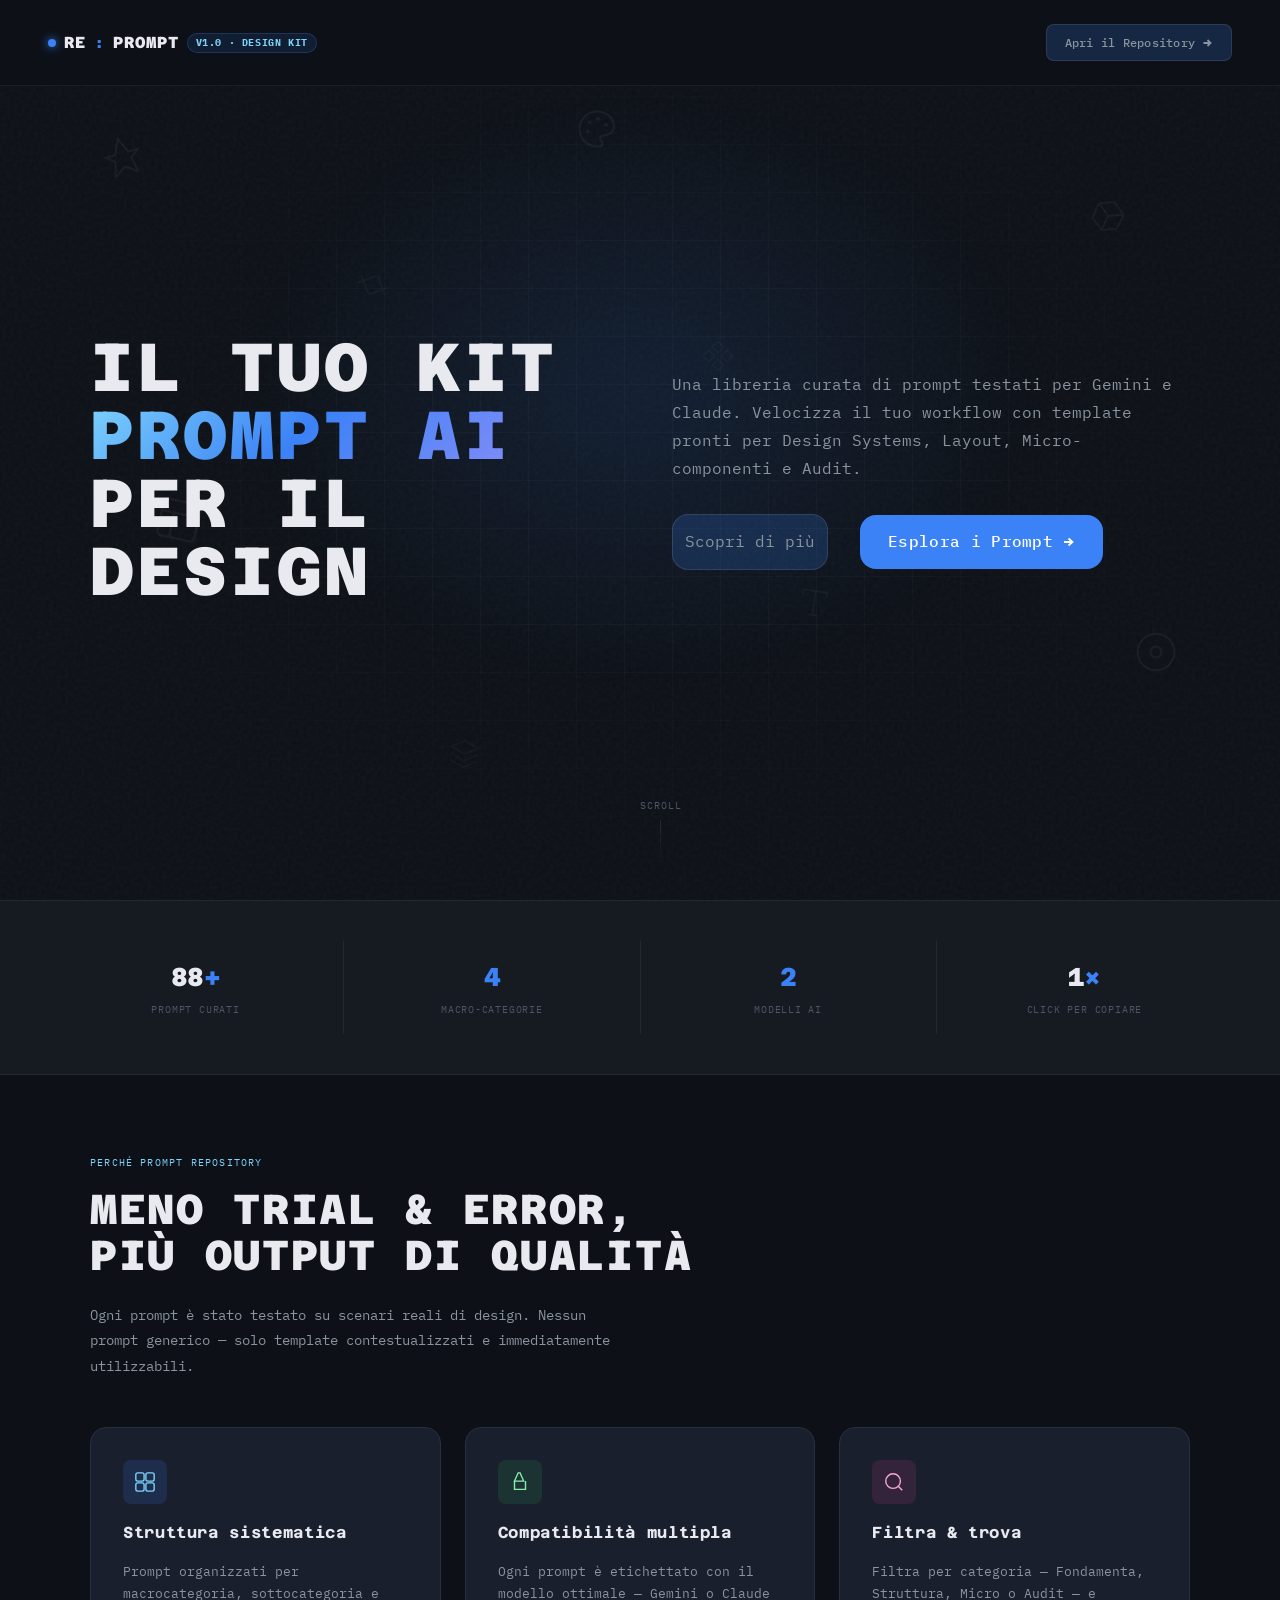
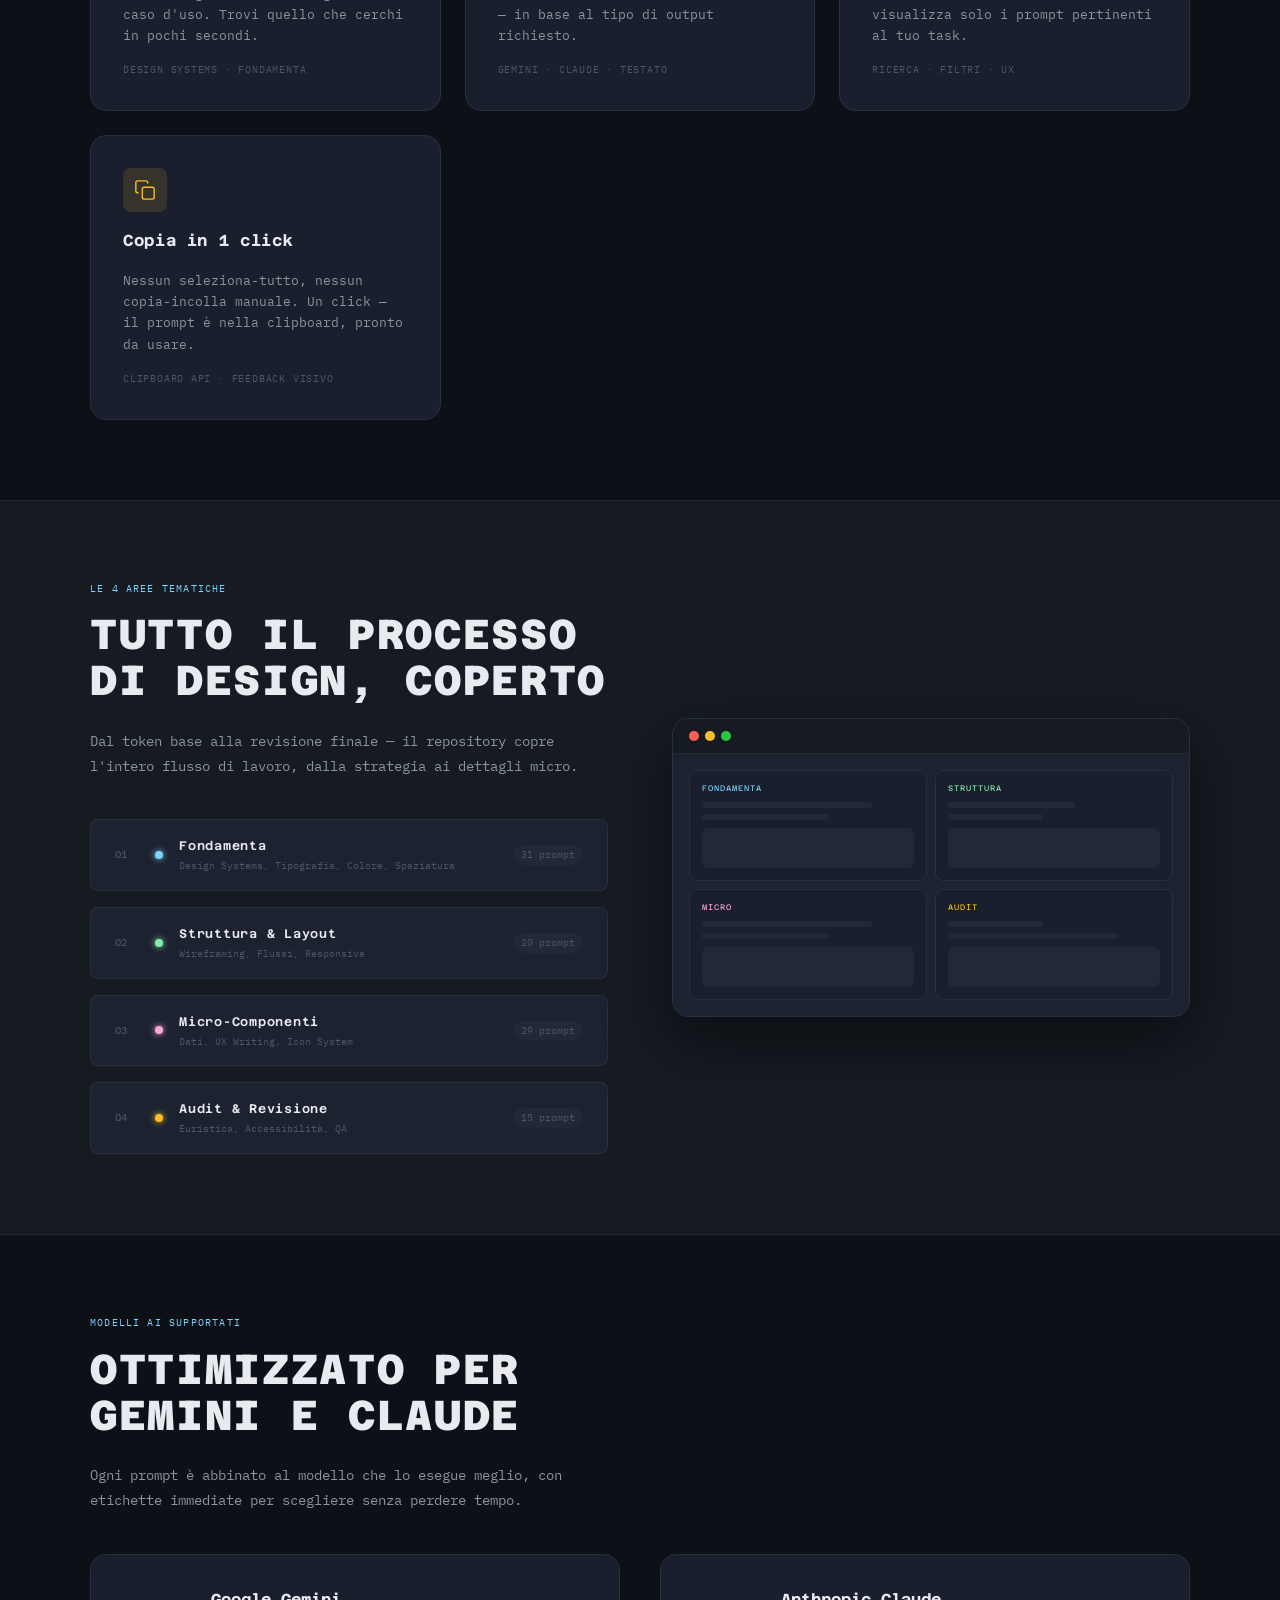
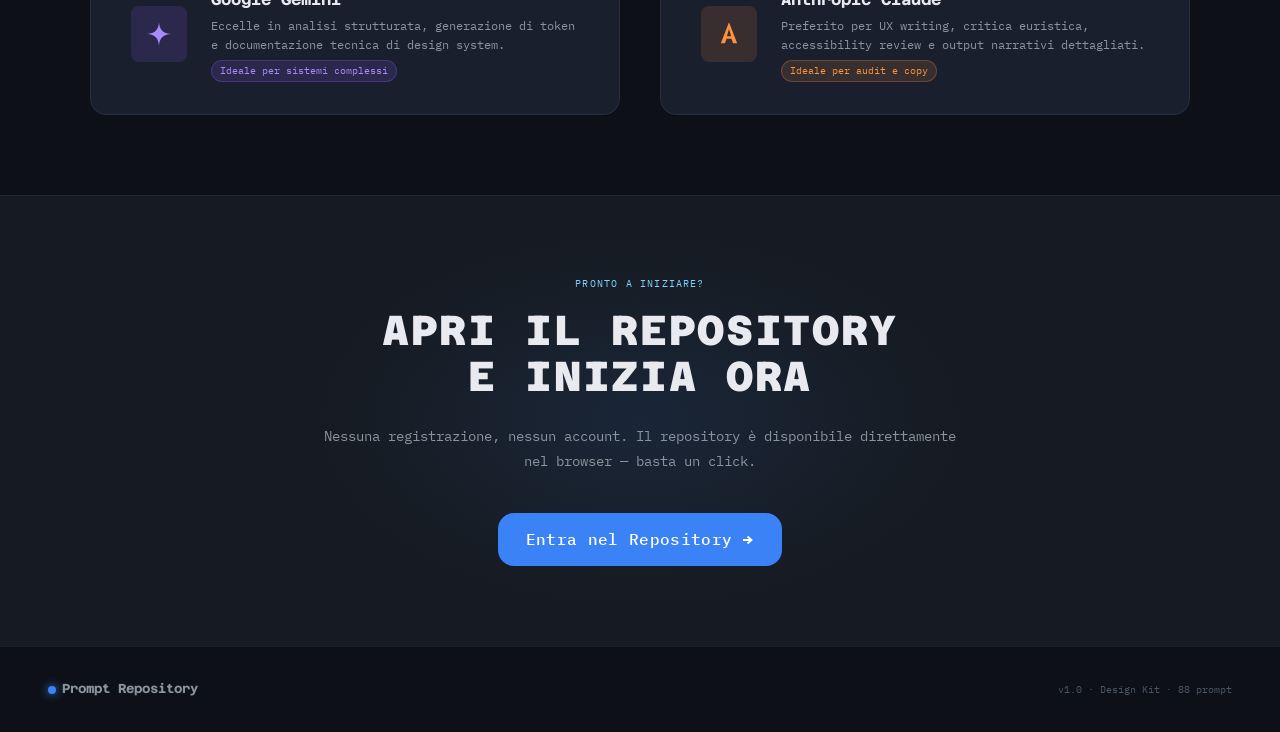
==== commit 04b23325: "feat: add decorative background icons and restructure hero section layout for improved responsivenes" ====
--- a/landing.html
+++ b/landing.html
@@ -213,8 +213,99 @@
             pointer-events: none;
         }
 
+        .hero-bg-icons {
+            position: absolute;
+            inset: 0;
+            overflow: hidden;
+            pointer-events: none;
+            z-index: 0;
+        }
+
+        .h-icon {
+            position: absolute;
+            color: #e5e7eb;
+            opacity: 0.05;
+        }
+
+        .h-icon.i-1 {
+            top: 15%;
+            left: 8%;
+            transform: rotate(-15deg);
+            width: 40px;
+            height: 40px;
+        }
+
+        .h-icon.i-2 {
+            top: 55%;
+            left: 12%;
+            transform: rotate(12deg);
+            width: 50px;
+            height: 50px;
+        }
+
+        .h-icon.i-3 {
+            top: 22%;
+            right: 12%;
+            transform: rotate(25deg);
+            width: 36px;
+            height: 36px;
+        }
+
+        .h-icon.i-4 {
+            top: 70%;
+            right: 8%;
+            transform: rotate(-12deg);
+            width: 44px;
+            height: 44px;
+        }
+
+        .h-icon.i-5 {
+            top: 82%;
+            left: 35%;
+            transform: rotate(5deg);
+            width: 32px;
+            height: 32px;
+            opacity: 0.03;
+        }
+
+        .h-icon.i-6 {
+            top: 38%;
+            left: 55%;
+            transform: rotate(45deg);
+            width: 28px;
+            height: 28px;
+            opacity: 0.03;
+        }
+
+        .h-icon.i-7 {
+            top: 12%;
+            left: 45%;
+            transform: rotate(-10deg);
+            width: 42px;
+            height: 42px;
+        }
+
+        .h-icon.i-8 {
+            top: 65%;
+            right: 35%;
+            transform: rotate(8deg);
+            width: 36px;
+            height: 36px;
+            opacity: 0.04;
+        }
+
+        .h-icon.i-9 {
+            top: 30%;
+            left: 28%;
+            transform: rotate(-20deg);
+            width: 30px;
+            height: 30px;
+            opacity: 0.04;
+        }
+
         .hero-content {
             display: flex;
+            flex-direction: row;
             align-items: center;
             justify-content: space-between;
             gap: var(--sp-8);
@@ -225,17 +316,19 @@
             z-index: 1;
         }
 
-        .hero-left {
+        .hero-subtitle-container {
+            display: flex;
+            flex-direction: column;
+            align-items: flex-start;
+            gap: var(--sp-4);
             flex: 1;
         }
 
-        .hero-right {
+        .hero-title-container {
+            display: flex;
+            flex-direction: column;
             flex: 1;
-            display: flex;
-            flex-direction: column;
-            justify-content: center;
-        }
-
+        }
 
         .hero-title {
             font-family: 'Azeret Mono', monospace;
@@ -248,6 +341,7 @@
             max-width: 900px;
             position: relative;
             z-index: 1;
+            text-align: left;
             animation: fadeUp 0.7s var(--ease) 0.2s both;
         }
 
@@ -262,17 +356,18 @@
             font-size: clamp(13px, 1.5vw, var(--fs-m));
             color: var(--text-secondary);
             max-width: 500px;
-            margin-bottom: var(--sp-5);
+            width: 100%;
             line-height: 1.75;
             position: relative;
             z-index: 1;
+            text-align: left;
             animation: fadeUp 0.7s var(--ease) 0.35s both;
         }
 
         .hero-actions {
             display: flex;
             align-items: center;
-            gap: var(--sp-2);
+            gap: var(--sp-4);
             justify-content: flex-start;
             flex-wrap: wrap;
             position: relative;
@@ -315,7 +410,7 @@
             display: inline-flex;
             align-items: center;
             gap: 8px;
-            padding: 14px 24px;
+            padding: 14px 12px;
             background: rgba(59, 130, 246, 0.20);
             color: var(--text-secondary);
             border-radius: var(--radius-xl);
@@ -957,13 +1052,22 @@
         /* ─── RESPONSIVE ─────────────────────────────── */
         @media (max-width: 760px) {
             .hero-content {
-                flex-direction: column;
+                align-items: center;
                 text-align: center;
                 gap: var(--sp-4);
             }
 
+            .hero-title {
+                text-align: center;
+            }
+
+            .hero-subtitle-container {
+                align-items: center;
+            }
+
             .hero-subtitle {
-                margin: 0 auto var(--sp-5);
+                text-align: center;
+                margin: 0 auto;
             }
 
             .hero-actions {
@@ -1015,14 +1119,70 @@
     <header class="hero">
         <div class="hero-grid"></div>
 
+        <div class="hero-bg-icons">
+            <!-- Pen tool -->
+            <svg class="h-icon i-1" viewBox="0 0 24 24" fill="none" stroke="currentColor" stroke-width="1.2">
+                <path d="M12 2l4 9h6l-5 4 2 9-7-5-7 5 2-9-5-4h6z" />
+            </svg>
+            <!-- Layout panel -->
+            <svg class="h-icon i-2" viewBox="0 0 24 24" fill="none" stroke="currentColor" stroke-width="1.2">
+                <rect x="3" y="3" width="18" height="18" rx="2" ry="2" />
+                <line x1="3" y1="9" x2="21" y2="9" />
+                <line x1="9" y1="21" x2="9" y2="9" />
+            </svg>
+            <!-- Pen tool curve -->
+            <svg class="h-icon i-3" viewBox="0 0 24 24" fill="none" stroke="currentColor" stroke-width="1.2">
+                <path
+                    d="M21 16V8a2 2 0 0 0-1-1.73l-7-4a2 2 0 0 0-2 0l-7 4A2 2 0 0 0 3 8v8a2 2 0 0 0 1 1.73l7 4a2 2 0 0 0 2 0l7-4A2 2 0 0 0 21 16z" />
+                <polyline points="3.27 6.96 12 12.01 20.73 6.96" />
+                <line x1="12" y1="22.08" x2="12" y2="12" />
+            </svg>
+            <!-- Nodes -->
+            <svg class="h-icon i-4" viewBox="0 0 24 24" fill="none" stroke="currentColor" stroke-width="1.2">
+                <circle cx="12" cy="12" r="10" />
+                <circle cx="12" cy="12" r="3" />
+            </svg>
+            <!-- Layers -->
+            <svg class="h-icon i-5" viewBox="0 0 24 24" fill="none" stroke="currentColor" stroke-width="1.2">
+                <path d="M12 2L2 7l10 5 10-5-10-5zM2 17l10 5 10-5M2 12l10 5 10-5" />
+            </svg>
+            <!-- Grid -->
+            <svg class="h-icon i-6" viewBox="0 0 24 24" fill="none" stroke="currentColor" stroke-width="1.2">
+                <rect x="3" y="3" width="7" height="7" />
+                <rect x="14" y="3" width="7" height="7" />
+                <rect x="14" y="14" width="7" height="7" />
+                <rect x="3" y="14" width="7" height="7" />
+            </svg>
+            <!-- Color Palette -->
+            <svg class="h-icon i-7" viewBox="0 0 24 24" fill="none" stroke="currentColor" stroke-width="1.2">
+                <circle cx="13.5" cy="6.5" r=".5" fill="currentColor" />
+                <circle cx="17.5" cy="10.5" r=".5" fill="currentColor" />
+                <circle cx="8.5" cy="7.5" r=".5" fill="currentColor" />
+                <circle cx="6.5" cy="12.5" r=".5" fill="currentColor" />
+                <path
+                    d="M12 2C6.5 2 2 6.5 2 12s4.5 10 10 10c.926 0 1.648-.746 1.648-1.688 0-.437-.18-.835-.437-1.125-.29-.289-.438-.652-.438-1.125a1.64 1.64 0 0 1 1.668-1.668h1.996c3.051 0 5.555-2.503 5.555-5.554C21.965 6.012 17.461 2 12 2z" />
+            </svg>
+            <!-- Typography -->
+            <svg class="h-icon i-8" viewBox="0 0 24 24" fill="none" stroke="currentColor" stroke-width="1.2">
+                <polyline points="4 7 4 4 20 4 20 7" />
+                <line x1="9" y1="20" x2="15" y2="20" />
+                <line x1="12" y1="4" x2="12" y2="20" />
+            </svg>
+            <!-- Crop -->
+            <svg class="h-icon i-9" viewBox="0 0 24 24" fill="none" stroke="currentColor" stroke-width="1.2">
+                <path d="M6.13 1L6 16a2 2 0 0 0 2 2h15" />
+                <path d="M1 6.13L16 6a2 2 0 0 1 2 2v15" />
+            </svg>
+        </div>
+
         <div class="hero-content">
-            <div class="hero-left">
+            <div class="hero-title-container">
                 <h1 class="hero-title">
-                    Il tuo kit di<br><span>prompt AI</span><br>per il design
+                    Il tuo kit<br><span>prompt AI</span><br>per il design
                 </h1>
             </div>
 
-            <div class="hero-right">
+            <div class="hero-subtitle-container">
                 <p class="hero-subtitle">
                     Una libreria curata di prompt testati per Gemini e Claude. Velocizza il tuo workflow con template
                     pronti per
@@ -1030,6 +1190,7 @@
                 </p>
 
                 <div class="hero-actions">
+                    <a href="#features" class="btn-ghost">Scopri di più</a>
                     <a href="index.html" class="btn-primary">
                         Esplora i Prompt
                         <svg width="14" height="14" viewBox="0 0 14 14" fill="none" stroke="currentColor"
@@ -1037,7 +1198,6 @@
                             <path d="M3 7h8M7.5 3.5l4 3.5-4 3.5" />
                         </svg>
                     </a>
-                    <a href="#features" class="btn-ghost">Scopri di più</a>
                 </div>
             </div>
         </div>
